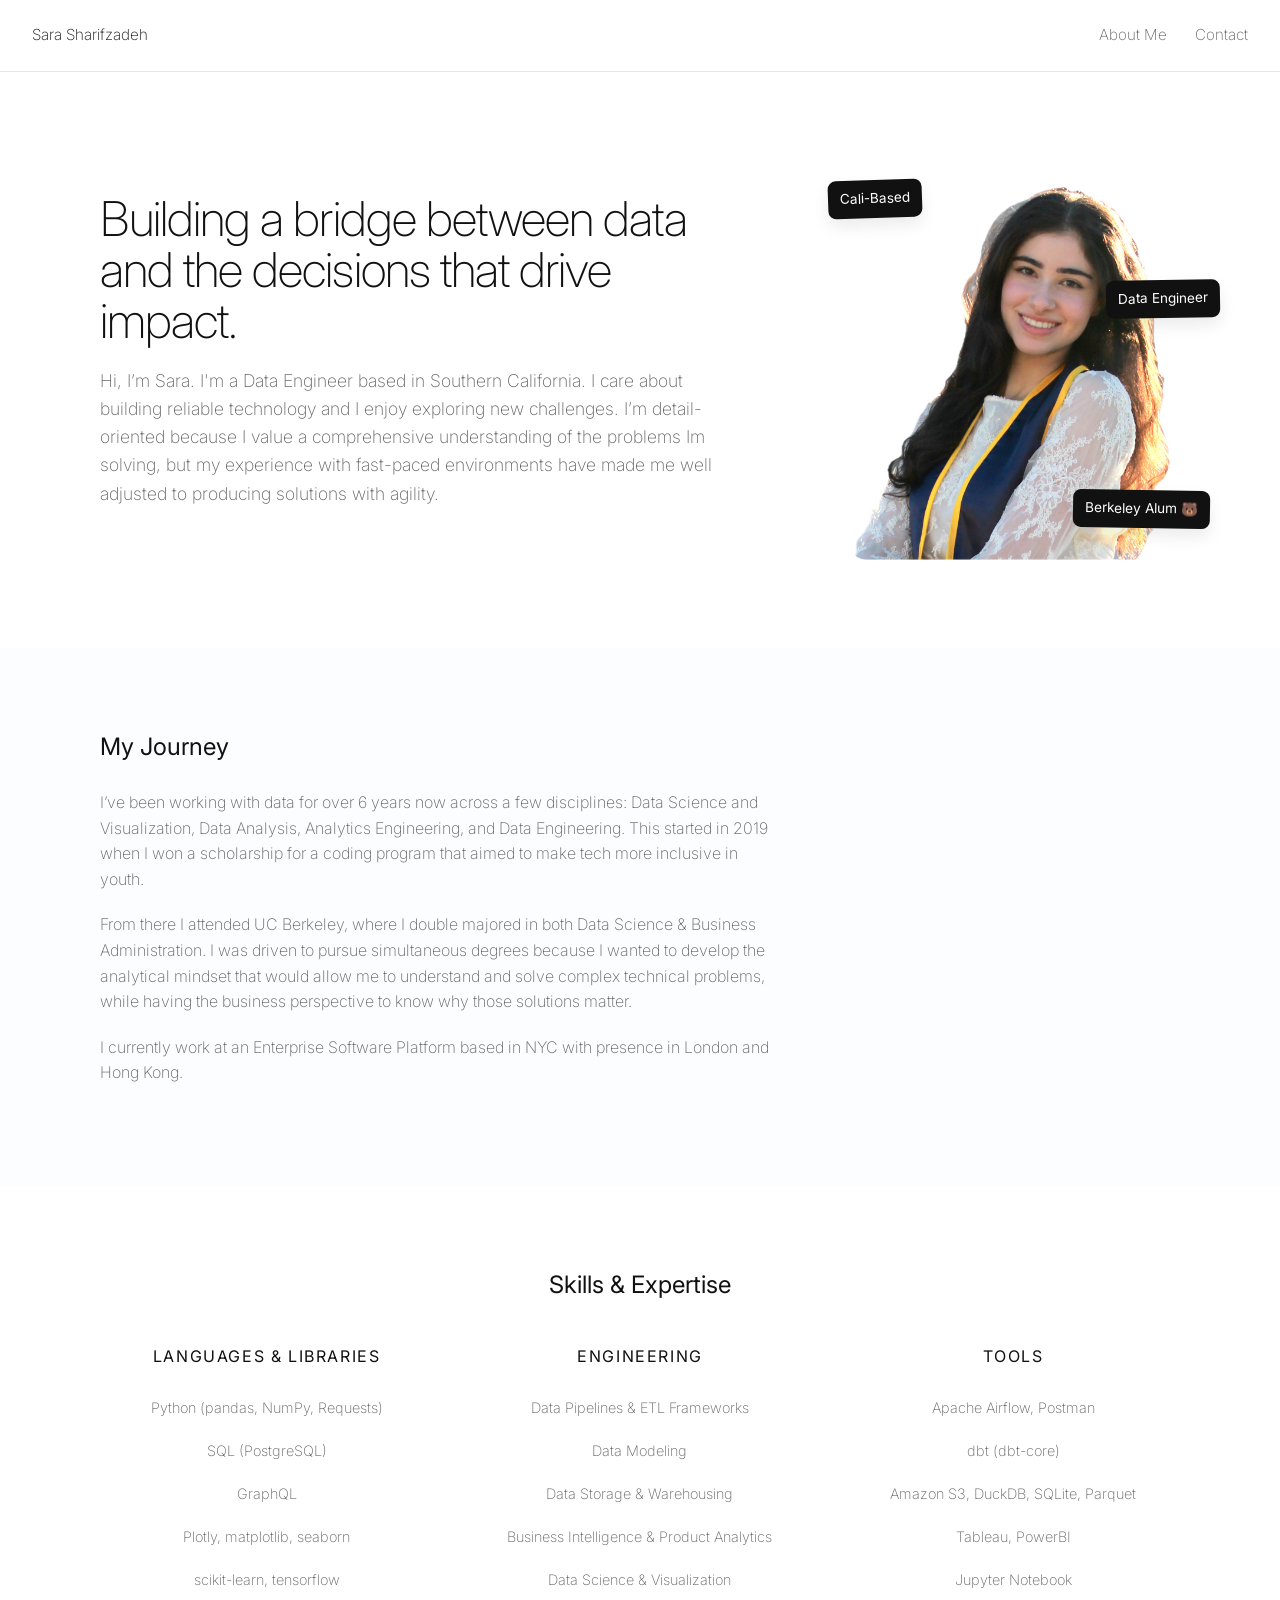
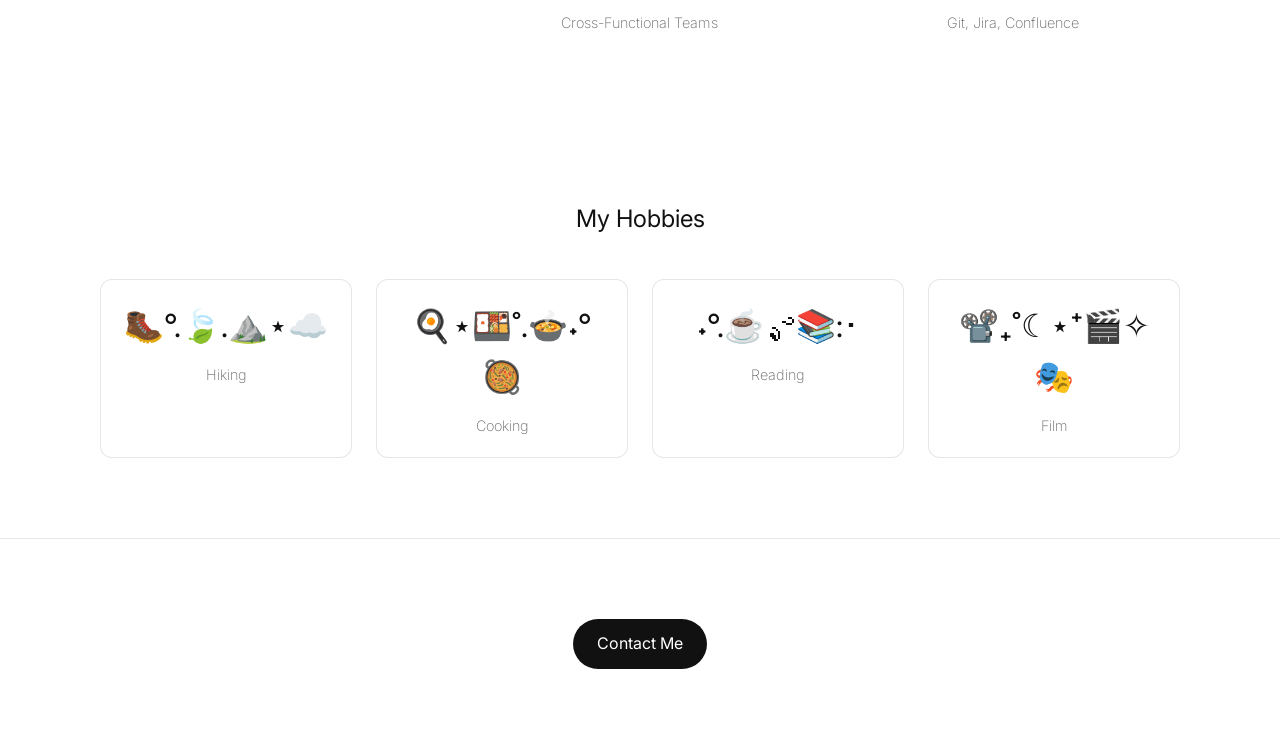
==== about.html @ 98b7f2aa "naming conventions, syntax" "  "" ====
<!DOCTYPE html>
<html lang="en">
<head>
   <META NAME="ROBOTS" CONTENT="NOINDEX, NOFOLLOW, NOIMAGEAI, NOAI, NOLLM">
    
  <link rel="stylesheet" href="style.css">
  <meta charset="UTF-8" />
  <meta name="viewport" content="width=device-width, initial-scale=1.0" />
  <title>Sara | About Me</title>
  <link href="https://fonts.googleapis.com/css2?family=Inter:wght@200;300;400;600&display=swap" rel="stylesheet">
  <style>
*{margin: 0; padding: 0; box-sizing: border-box;}
body{background: #ffffff;
      color: #111;
      font-family: 'Inter', sans-serif;
      line-height: 1.6;
      padding-top: 80px;}
:root{--ink:#111;
      --muted:#666;
      --border:rgba(17,17,17,0.10);
      --section-pad:80px;
      --grid-gap:32px;}
.container{max-width:1120px; margin:0 auto; padding:0 20px}
/* h1{font-size:clamp(2.75rem,7vw,4rem); line-height:1.1; font-weight:400; letter-spacing:-0.02em; color:var(--ink); margin-bottom:24px} */
h2{font-size:1.5rem; font-weight:400; color:var(--ink); margin-bottom:24px}
h1{font-size: 48px; line-height:1.06; font-weight:200; letter-spacing:-.02em; margin-bottom:16px; max-width:1400px;}
h3{font-size:1.125rem; font-weight:400; color:var(--ink); margin-bottom:12px}
p{font-size:1rem; font-weight:200; color:var(--muted); margin-bottom:16px; max-width:68ch}
.hero{padding:var(--section-pad) 0;}
.hero .container{display:grid;
      grid-template-columns: 1fr 400px;
      gap:60px;
      align-items:center;}
.hero-content h1{margin-bottom:20px}
.hero-intro{font-size:1.1rem; line-height:1.6; font-weight:200; color:var(--muted); margin-bottom:0}
.hero-image{justify-self:end;
      position:relative;}
.hero-image img{width:100%; max-width:350px; height:400px;
      object-fit:cover; border-radius:20px;}
.floating-detail{position:absolute; background:var(--ink); color:white;
      padding:8px 12px; border-radius:8px;
      font-size:0.85rem; font-weight:400;
      box-shadow:0 8px 16px rgba(0,0,0,.08);}
.detail-1{top:20px; left:-20px; transform:rotate(-2deg)}
.detail-2{bottom:40px; right:-30px; transform:rotate(1deg)}
.detail-3{top:120px; right:-40px; transform:rotate(-1deg)}
.story{
  padding:var(--section-pad) 0; 
  background:rgba(45, 143, 255, 0.02);
  align-items:center;
  justify-content: center;
}
/* .story-grid{display:grid;
      grid-template-columns:1fr 1fr;
      gap:60px;
      align-items:start;} */

.story p{margin-bottom:20px;  align-items:center; justify-content: center;}

.story-highlights{display:grid; gap:20px;}
.highlight-card{background:white;
      border:1px solid var(--border);
      padding:24px;
      border-radius:12px;}
.highlight-card h3{color:var(--ink); margin-bottom:8px}
.highlight-card p{color:var(--muted); margin:0; max-width:none}
.skills{padding:var(--section-pad) 0}
.skills-grid{display:grid;
      grid-template-columns:repeat(3,1fr);
      gap:40px;
      margin-top:40px;}
.skill-category{text-align:center;}
.skill-category h3{font-size:1rem; text-transform:uppercase; letter-spacing:0.1em;
      font-weight:400; color:var(--ink); margin-bottom:20px;}
.skill-list{display:flex; flex-direction:column; gap:8px;}
.skill-item{font-size:0.9rem; font-weight:200; color:var(--muted); padding:6px 0;}
.values{padding:var(--section-pad) 0; background:var(--ink); color:white;}
.values h2{color:#e8e8e8; text-align:center}
.values-grid{display:grid; grid-template-columns:repeat(auto-fit,minmax(280px,1fr));
      gap:30px; margin-top:40px;}
.value-card{background:rgba(255,255,255,0.04);
      border:1px solid rgba(255,255,255,0.14);
      padding:28px; border-radius:12px; text-align:center;}
.value-icon{width:60px; height:60px; background:rgba(255,255,255,0.1);
      border-radius:50%; display:flex; align-items:center; justify-content:center;
      margin:0 auto 16px; font-size:1.5rem;}
.value-card h3{color:white; margin-bottom:12px}
.value-card p{color:#d8d8d8; margin:0; max-width:none; text-align:center}
.fun-facts{padding:var(--section-pad) 0}
.facts-grid{display:grid; grid-template-columns:repeat(auto-fit,minmax(250px,1fr));
      gap:24px; margin-top:40px;}
.fact-card{background:white; border:1px solid var(--border);
      padding:20px; border-radius:12px; text-align:center;}
.fact-emoji{font-size:2rem; margin-bottom:12px; display:block;}
.fact-card p{margin:0; font-size:0.9rem; color:var(--muted); max-width:none;}
.cta{padding:var(--section-pad) 0; text-align:center; border-top:1px solid var(--border);}
.cta h2{margin-bottom:16px}
.cta p{margin:0 auto 32px; text-align:center}
.btn{display:inline-block; background:var(--ink); color:white;
      padding:12px 24px; border-radius:999px; text-decoration:none;
      font-weight:400; transition:opacity 0.3s ease;}
.btn:hover{opacity:0.9}
.fade-in{opacity:0; transform:translateY(20px); transition:opacity 0.6s ease, transform 0.6s ease;}
.fade-in.visible{opacity:1; transform:translateY(0);}
.slide-left{opacity:0; transform:translateX(-30px); transition:opacity 0.6s ease, transform 0.6s ease;}
.slide-left.visible{opacity:1; transform:translateX(0);}
.slide-right{opacity:0; transform:translateX(30px); transition:opacity 0.6s ease, transform 0.6s ease;}
.slide-right.visible{opacity:1; transform:translateX(0);}
@media (max-width:900px){.hero .container{ grid-template-columns:1fr; gap:40px; text-align:center;}
.hero-image{justify-self:center}
.story-grid{grid-template-columns:1fr; gap:40px;}
.skills-grid{grid-template-columns:1fr; gap:30px;}
.floating-detail{position:static; transform:none; margin:8px 4px; display:inline-block}
}
    @media (max-width:600px){.facts-grid{grid-template-columns:1fr}
.values-grid{grid-template-columns:1fr}
}

    .gallery-grid{display: grid;
  grid-template-columns: repeat(3, 1fr);
  gap: 16px;}
.gallery-item{background: var(--bg);
  border: 1px solid var(--border);
  border-radius: var(--radius);
  overflow: hidden;
  aspect-ratio: 1 / 1; 
  position: relative;}
.gallery-item img{position: absolute;
  top: 0; left: 0;
  width: 100%;
  height: 100%;
  object-fit: cover; 
  border-radius: 0;}
@media (max-width: 900px){.gallery-grid {
    grid-template-columns: 1fr;}
.gallery-item img{height: auto;}
</style>
</head>
<body>
  <header>
    <div class="logo"><a href="index.html">Sara Sharifzadeh</a></div>
    <nav>
      <a href="about.html">About Me</a>
      <a href="contact.html">Contact</a>
    </nav>
  </header>

  <!-- Hero -->
  <section class="hero">
    <div class="container">
      <div class="hero-content fade-in">
        <h1>Building a bridge between data and the decisions that drive impact.</h1>
        <p class="hero-intro">
            Hi, I’m Sara. I'm a Data Engineer based in Southern California. 
            I care about building reliable technology and I enjoy exploring new challenges. 
            I’m detail-oriented because I value a comprehensive understanding of the problems Im solving, but my experience with fast-paced environments have made me well adjusted to producing solutions with agility. 
        </p>
        <br>
      </div>
      <div class="hero-image slide-right">
        <img src="images/me.png" alt="Sara Portrait" oncontextmenu="return false;" ondragstart="return false;">
        <div class="floating-detail detail-1">Cali-Based</div>
        <div class="floating-detail detail-2">Berkeley Alum 🐻</div>
        <div class="floating-detail detail-3">Data Engineer</div>
      </div>
    </div>
  </section>


  <!-- Story -->
  <section class="story">
    <div class="container">
      <div>
        <div>
          <h2>My Journey</h2>
          <p>
            I’ve been working with data for over 6 years now across a few disciplines: Data Science and Visualization, Data Analysis, Analytics Engineering, and Data Engineering. This started in 2019 when I won a scholarship for a coding program that aimed to make tech more inclusive in youth.
          </p>
          <p>
            From there I attended UC Berkeley, where I double majored in both Data Science & Business Administration. I was driven to pursue simultaneous degrees because I wanted to develop the analytical mindset that would allow me to understand and solve complex technical problems, while having the business perspective to know why those solutions matter. 
          </p>
          <p>I currently work at an Enterprise Software Platform based in NYC with presence in London and Hong Kong. </p>
        </div>
        </div>
      </div>
    </div>
  </section>


  <!-- Skills -->
  <section class="skills">
    <div class="container">
      <h2 class="fade-in" style="text-align:center">Skills & Expertise</h2>
      <div class="skills-grid">
        <div class="skill-category fade-in">
          <h3>Languages & Libraries</h3>
          <div class="skill-list">
            <div class="skill-item">Python (pandas, NumPy, Requests)</div>
            <div class="skill-item">SQL (PostgreSQL)</div>
            <div class="skill-item">GraphQL</div>
            <div class="skill-item">Plotly, matplotlib, seaborn</div>
            <div class="skill-item">scikit-learn, tensorflow</div>
            <div class="skill-item"></div>
          </div>
        </div>
        <div class="skill-category fade-in">
          <h3>Engineering</h3>
          <div class="skill-list">
            <div class="skill-item">Data Pipelines & ETL Frameworks</div>
            <div class="skill-item">Data Modeling</div>
            <div class="skill-item">Data Storage & Warehousing</div>
            <div class="skill-item">Business Intelligence & Product Analytics</div>
            <div class="skill-item">Data Science & Visualization</div>
            <div class="skill-item">Cross-Functional Teams</div>
          </div>
        </div>

        <div class="skill-category fade-in">
          <h3>Tools</h3>
          <div class="skill-list">
            <div class="skill-item">Apache Airflow, Postman</div>
            <div class="skill-item">dbt (dbt-core)</div>
            <div class="skill-item">Amazon S3, DuckDB, SQLite, Parquet </div>
            <div class="skill-item">Tableau, PowerBI</div>
            <div class="skill-item">Jupyter Notebook</div>
            <div class="skill-item">Git, Jira, Confluence</div>
          </div>
        </div>
      </div>
    </div>
  </section>


   <!-- Fun Facts -->
  <section class="fun-facts">
    <div class="container">
      <h2 class="fade-in" style="text-align:center">My Hobbies</h2>
      <div class="facts-grid">
        <div class="fact-card fade-in">
          <span class="fact-emoji">🥾°.🍃.⛰️⋆☁️</span>
          <p>Hiking</p>
        </div>
        <div class="fact-card fade-in">
          <span class="fact-emoji">🍳⋆🍱˚.🍲˖°🥘</span>
          <p>Cooking</p>
        </div>
        <div class="fact-card fade-in">
          <span class="fact-emoji">˖°.☕️.ೃ࿔📚:･</span> 
          <p>Reading</p>
        </div>
        <div class="fact-card fade-in">
          <span class="fact-emoji">📽️₊˚☾⋆⁺🎬✧🎭</span> 
          <p>Film</p>
        </div>
      </div>
    </div>
  </section> 

  <!-- CTA -->
  <section class="cta" id="contact">
    <div class="container">
      <a href="contact.html" class="btn fade-in">Contact Me</a>
    </div>
  </section>

  <script>
    // Reveal animations
    const observer = new IntersectionObserver((entries) => {
      entries.forEach(e => { 
        if(e.isIntersecting) e.target.classList.add('visible'); 
      });
    }, {threshold: 0.1, rootMargin: '0px 0px -60px 0px'});
    
    document.querySelectorAll('.fade-in, .slide-left, .slide-right').forEach(el => observer.observe(el));

    // Header elevation
    const header = document.querySelector('header');
    window.addEventListener('scroll', () => {
      const y = window.pageYOffset || document.documentElement.scrollTop;
      header.style.boxShadow = y > 96 ? '0 2px 18px rgba(17,17,17,0.08)' : 'none';
      header.style.background = y > 96 ? 'rgba(255,255,255,0.90)' : 'rgba(255,255,255,0.75)';
    });

    // Stagger animations for cards
    const cardGroups = [
      document.querySelectorAll('.story-highlights .highlight-card'),
      document.querySelectorAll('.skill-category'),
      document.querySelectorAll('.value-card'),
      document.querySelectorAll('.fact-card')
    ];

    cardGroups.forEach(cards => {
      const cardObserver = new IntersectionObserver((entries) => {
        entries.forEach((entry, idx) => {
          if(entry.isIntersecting) {
            setTimeout(() => entry.target.classList.add('visible'), idx * 100);
          }
        });
      }, {threshold: 0.3});
      
      cards.forEach(card => cardObserver.observe(card));
    });
  </script>
</body>
</html>
---- style.css ----
/* === Shared Header / Logo / Nav styles (extracted from index.html) === */

header{position:fixed; inset:0 0 auto 0; z-index:1000;
      display:flex; align-items:center; justify-content:space-between;
      height:72px; padding:0 2.5%;
      background:rgba(255,255,255,0.75);
      backdrop-filter:blur(6px);
      border-bottom:1px solid var(--border);
      transition:background .25s ease, box-shadow .25s ease;}

.logo{font-size:.95rem; font-weight:200}

.logo a{color:inherit; text-decoration:none}

nav{display:flex; gap:28px}

nav a{font-weight:200; text-decoration:none; color:var(--muted); position:relative; font-size:.95rem}

nav a:hover{color:var(--ink)}

nav a::after{content:""; position:absolute; left:0; bottom:-4px; height:1px; width:0; background:var(--ink); transition:width .25s ease}

nav a:hover::after{width:100%}
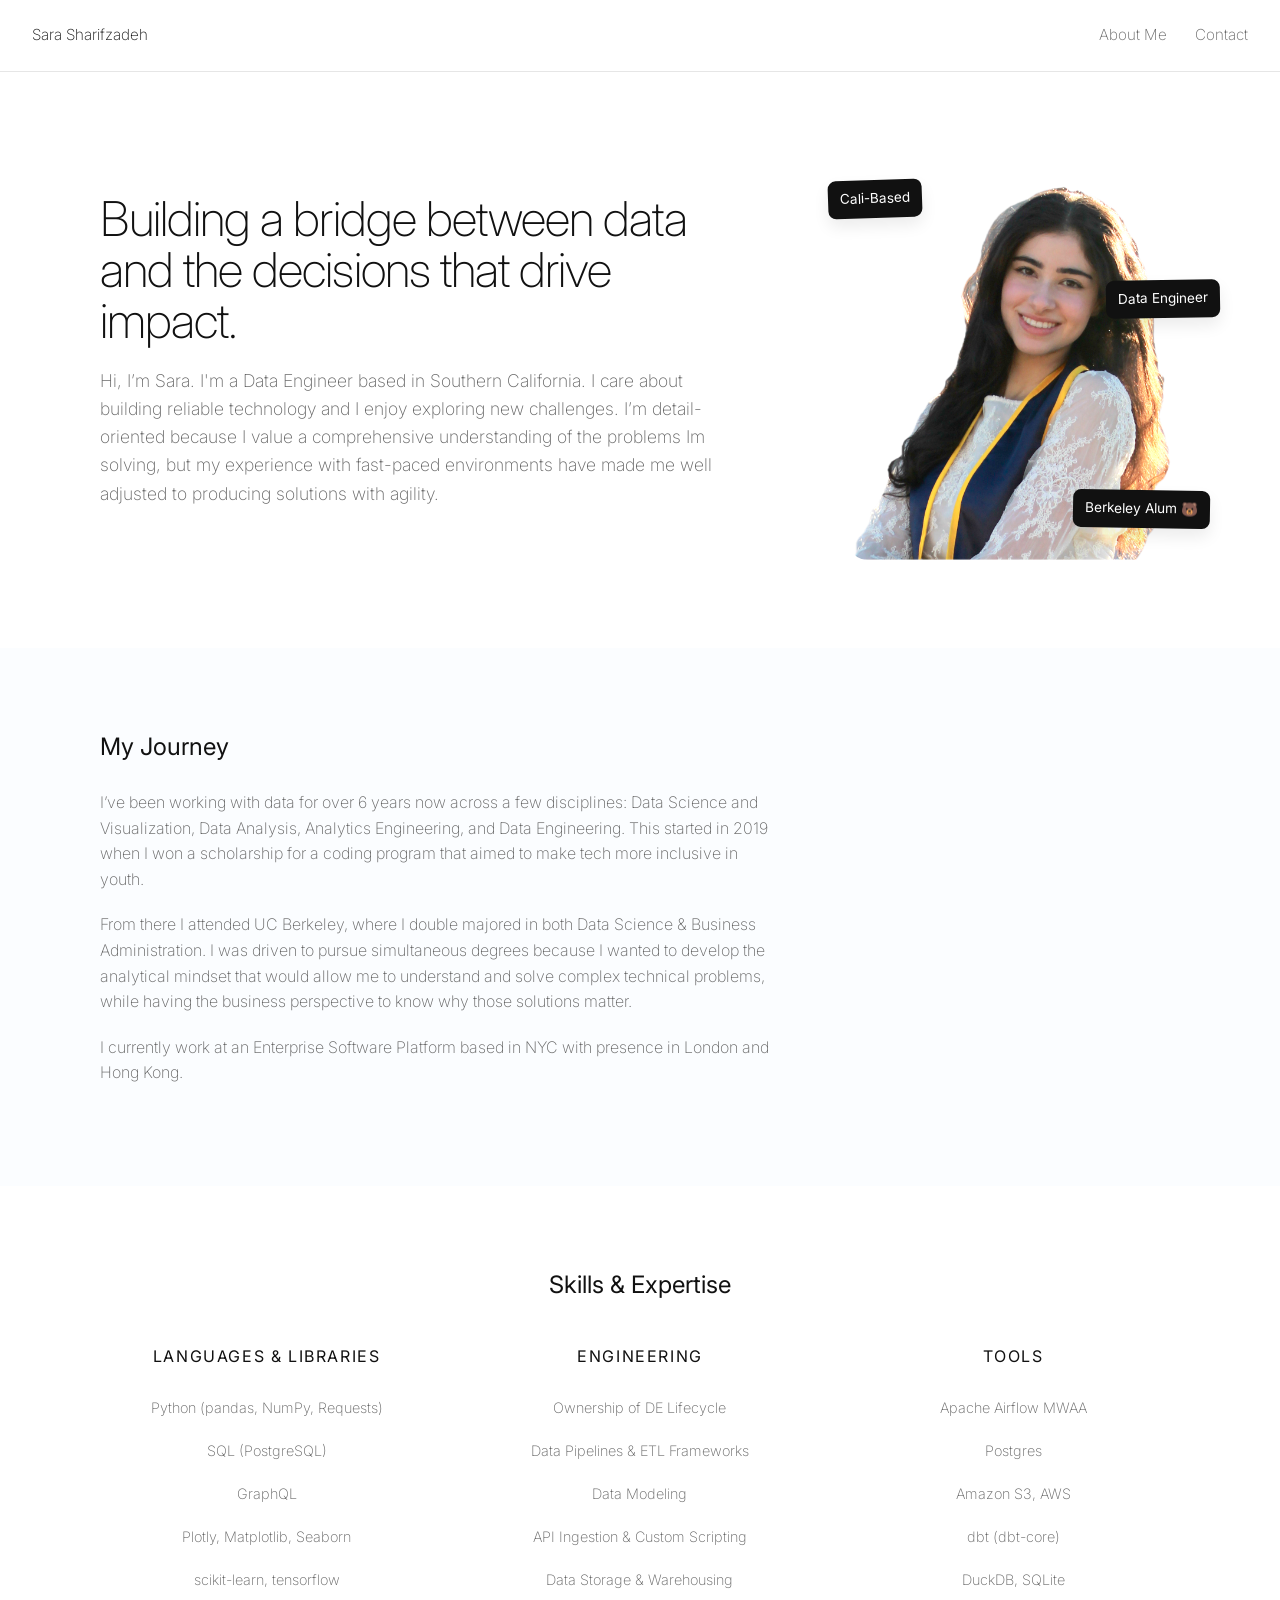
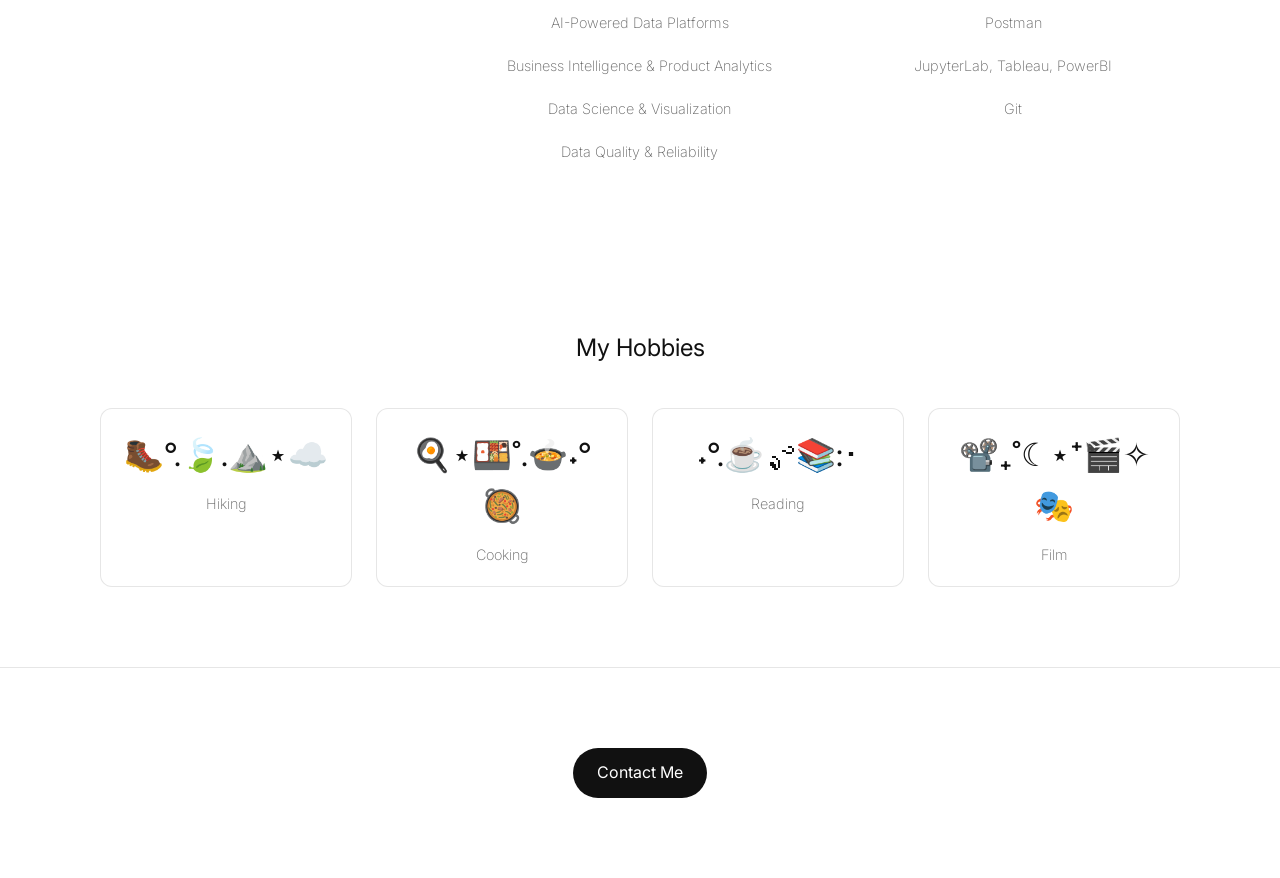
==== commit 38ee446d: "updated projects, skills" ====
--- a/about.html
+++ b/about.html
@@ -198,7 +198,7 @@
             <div class="skill-item">Python (pandas, NumPy, Requests)</div>
             <div class="skill-item">SQL (PostgreSQL)</div>
             <div class="skill-item">GraphQL</div>
-            <div class="skill-item">Plotly, matplotlib, seaborn</div>
+            <div class="skill-item">Plotly, Matplotlib, Seaborn</div>
             <div class="skill-item">scikit-learn, tensorflow</div>
             <div class="skill-item"></div>
           </div>
@@ -206,24 +206,29 @@
         <div class="skill-category fade-in">
           <h3>Engineering</h3>
           <div class="skill-list">
+            <div class="skill-item">Ownership of DE Lifecycle</div>
             <div class="skill-item">Data Pipelines & ETL Frameworks</div>
             <div class="skill-item">Data Modeling</div>
+            <div class="skill-item">API Ingestion & Custom Scripting</div>
             <div class="skill-item">Data Storage & Warehousing</div>
+            <div class="skill-item">AI-Powered Data Platforms</div>
             <div class="skill-item">Business Intelligence & Product Analytics</div>
             <div class="skill-item">Data Science & Visualization</div>
-            <div class="skill-item">Cross-Functional Teams</div>
+            <div class="skill-item">Data Quality & Reliability</div>
           </div>
         </div>
 
         <div class="skill-category fade-in">
           <h3>Tools</h3>
           <div class="skill-list">
-            <div class="skill-item">Apache Airflow, Postman</div>
+            <div class="skill-item">Apache Airflow MWAA</div>
+            <div class="skill-item">Postgres</div>
+            <div class="skill-item">Amazon S3, AWS </div>
             <div class="skill-item">dbt (dbt-core)</div>
-            <div class="skill-item">Amazon S3, DuckDB, SQLite, Parquet </div>
-            <div class="skill-item">Tableau, PowerBI</div>
-            <div class="skill-item">Jupyter Notebook</div>
-            <div class="skill-item">Git, Jira, Confluence</div>
+            <div class="skill-item">DuckDB, SQLite</div>
+            <div class="skill-item">Postman</div>
+            <div class="skill-item">JupyterLab, Tableau, PowerBI</div>
+            <div class="skill-item">Git</div>
           </div>
         </div>
       </div>
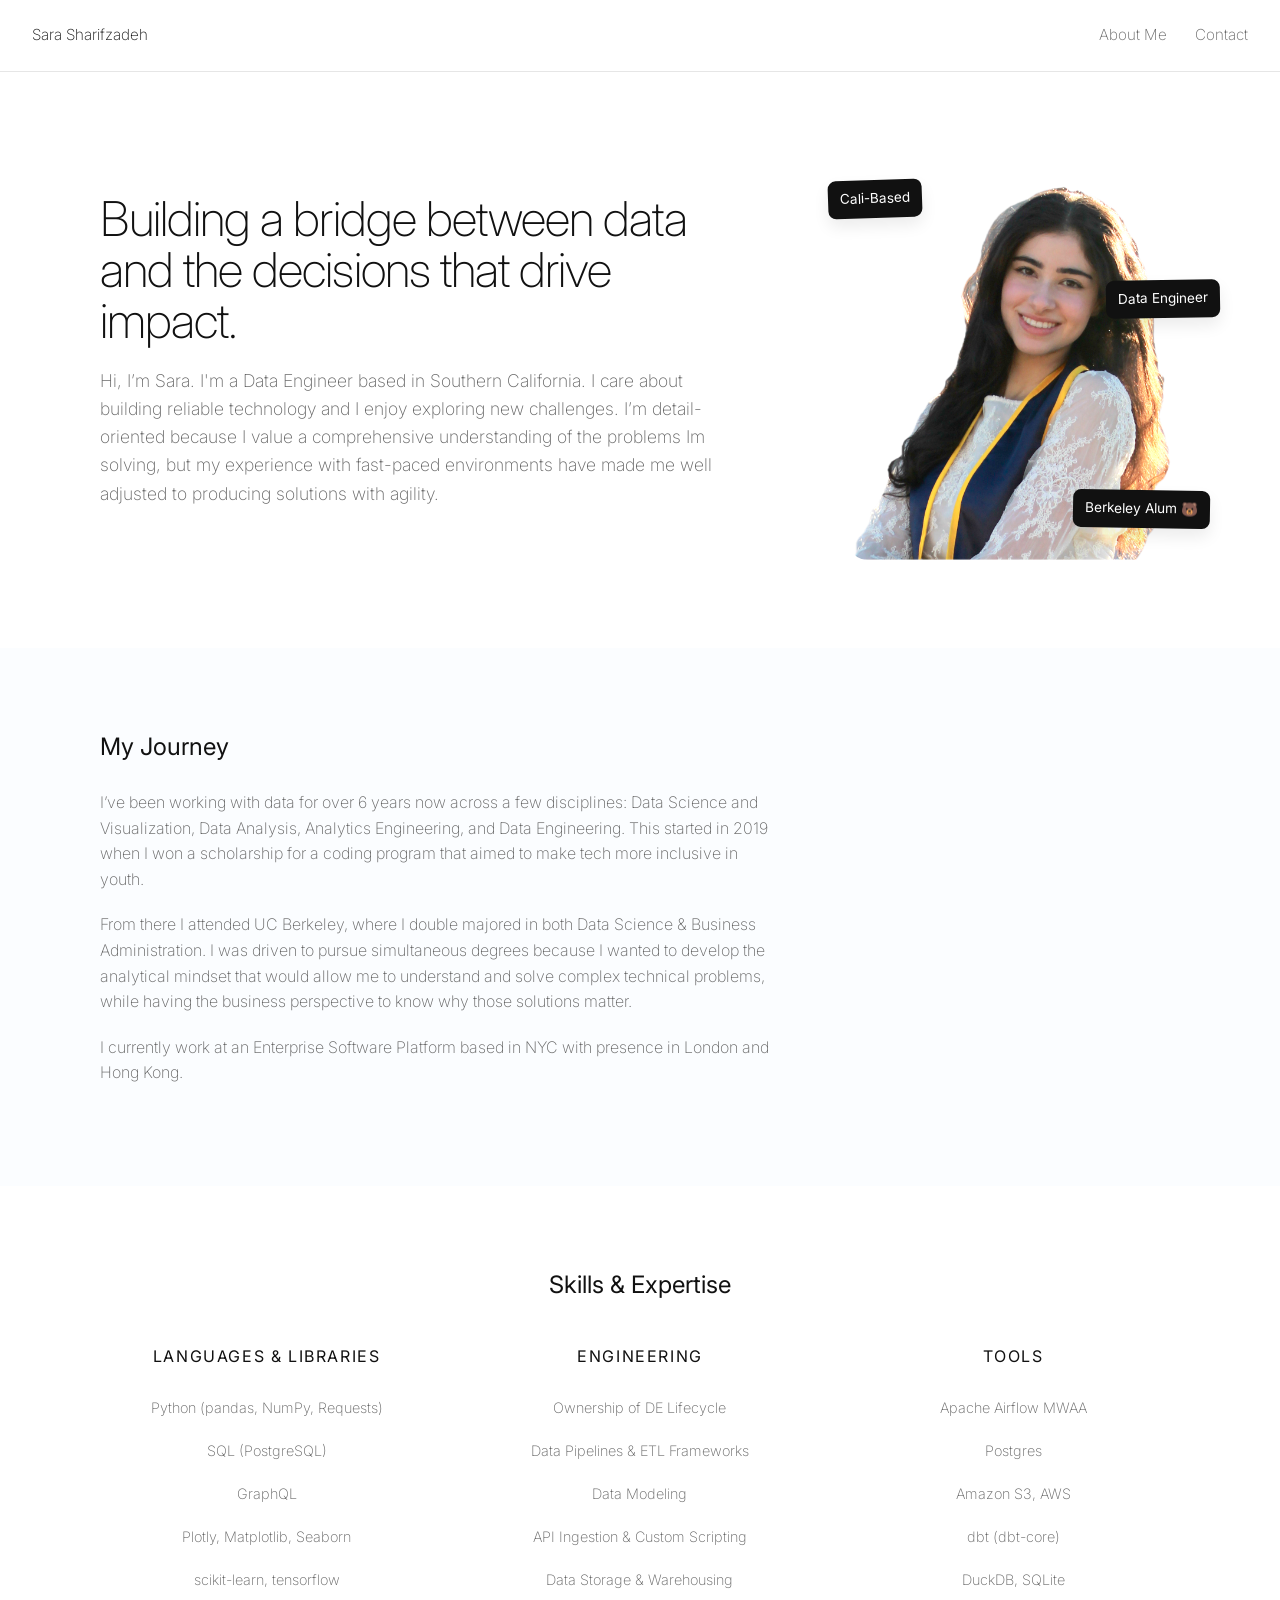
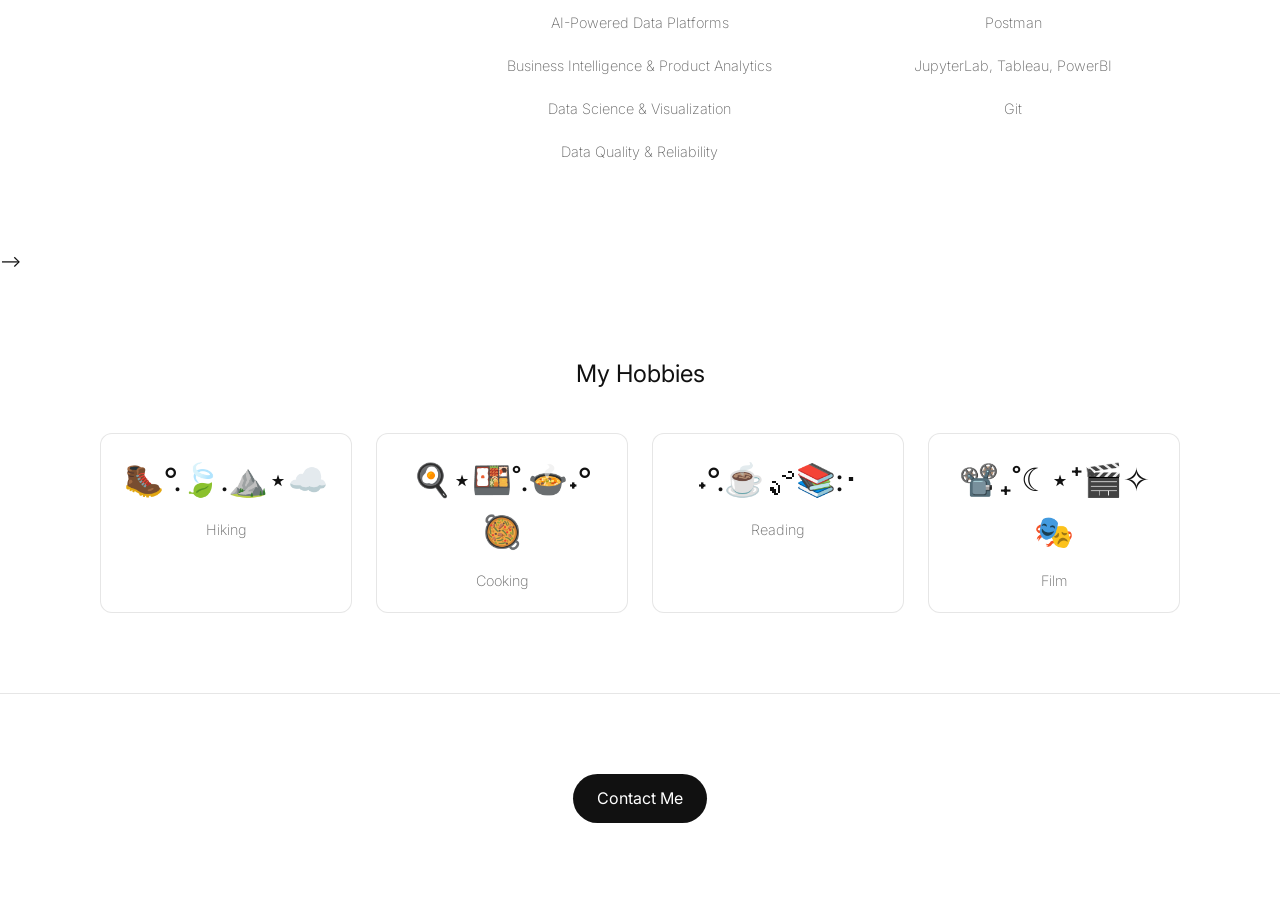
==== commit 10553401: "updated about me section" ====
--- a/about.html
+++ b/about.html
@@ -187,6 +187,7 @@
   </section>
 
 
+  <!--
   <!-- Skills -->
   <section class="skills">
     <div class="container">
@@ -234,6 +235,7 @@
       </div>
     </div>
   </section>
+  -->
 
 
    <!-- Fun Facts -->
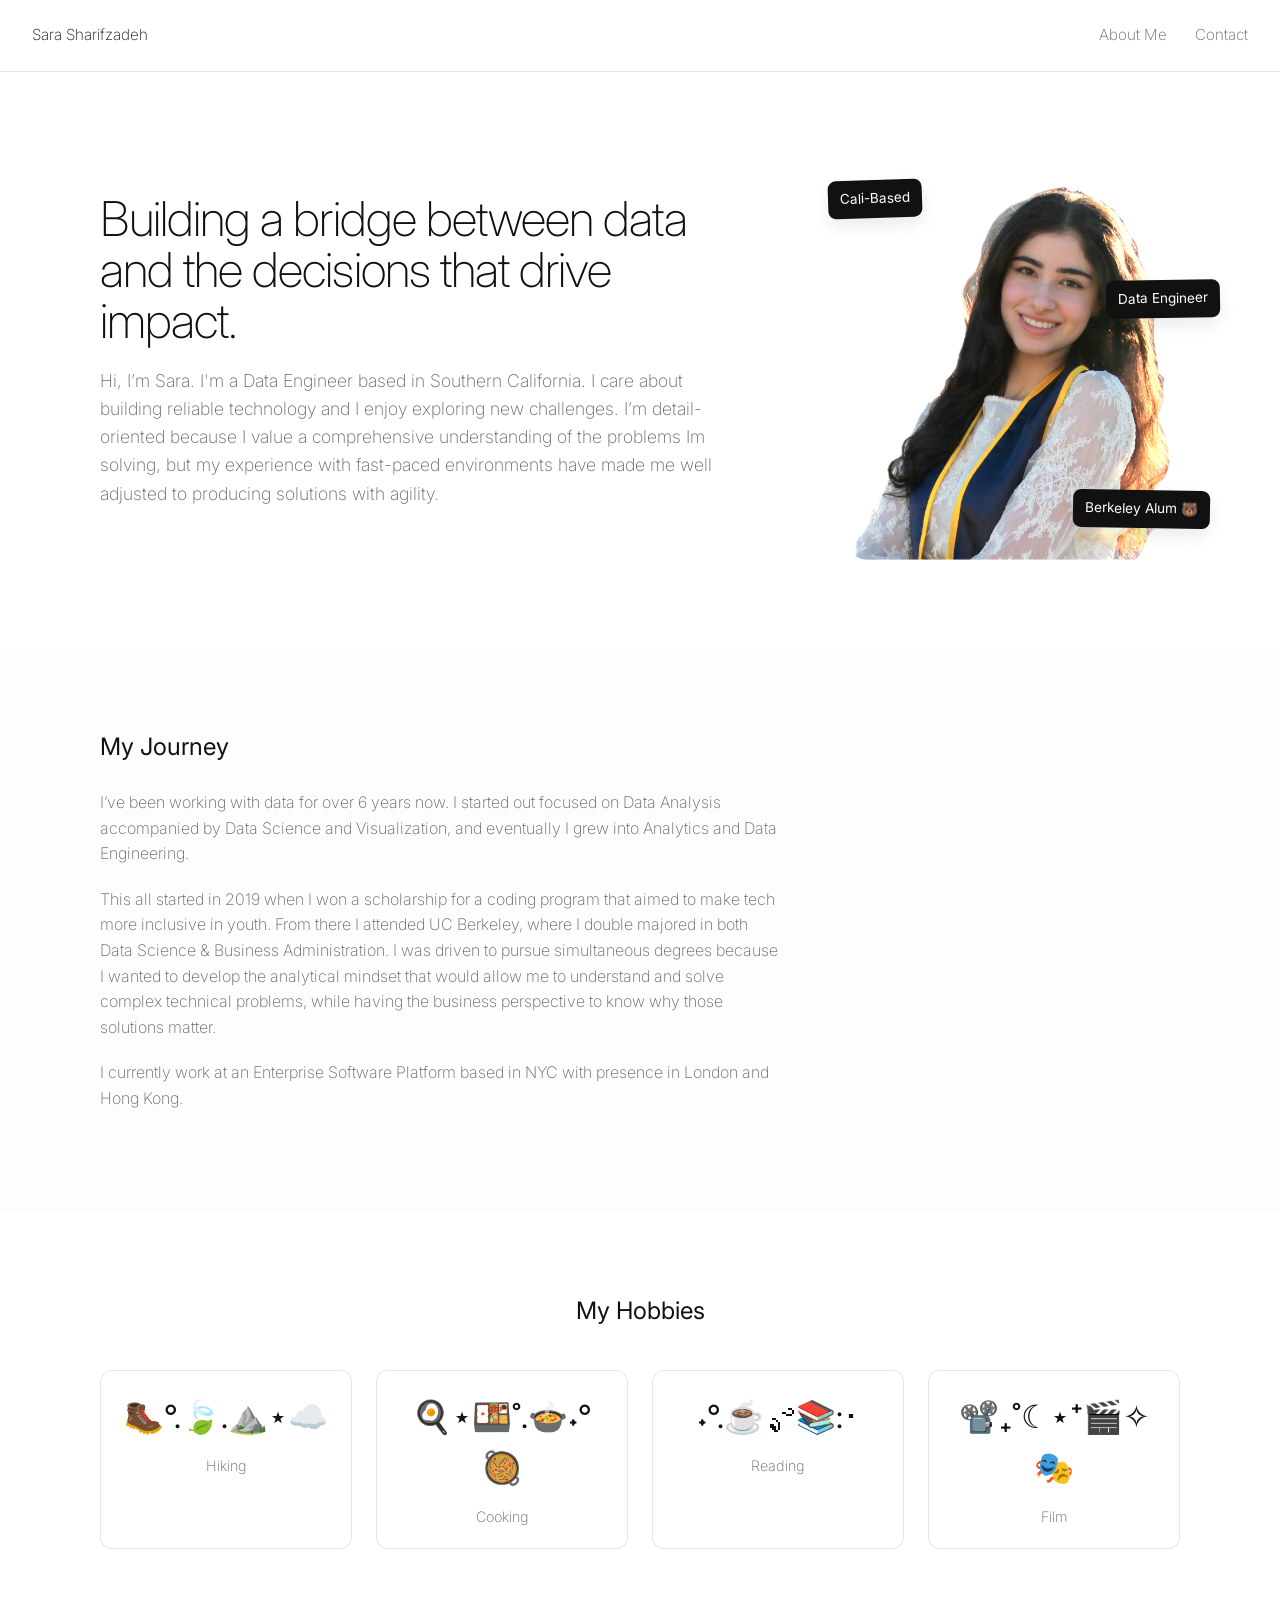
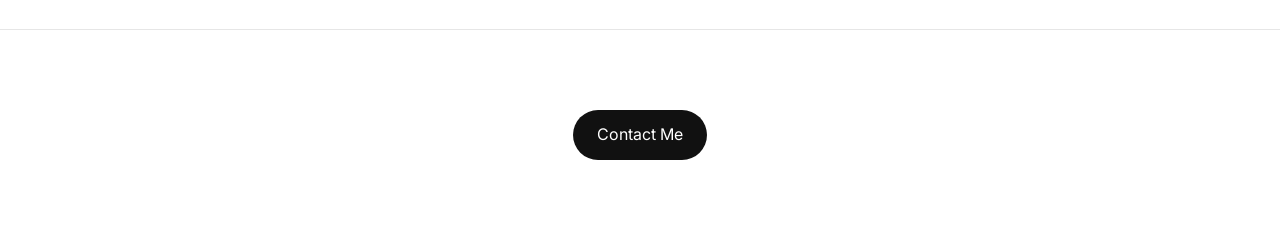
==== commit 1dc9de35: "pipe2 improvements" ====
--- a/about.html
+++ b/about.html
@@ -174,10 +174,10 @@
         <div>
           <h2>My Journey</h2>
           <p>
-            I’ve been working with data for over 6 years now across a few disciplines: Data Science and Visualization, Data Analysis, Analytics Engineering, and Data Engineering. This started in 2019 when I won a scholarship for a coding program that aimed to make tech more inclusive in youth.
+            I’ve been working with data for over 6 years now. I started out focused on Data Analysis accompanied by Data Science and Visualization, and eventually I grew into Analytics and Data Engineering. 
           </p>
           <p>
-            From there I attended UC Berkeley, where I double majored in both Data Science & Business Administration. I was driven to pursue simultaneous degrees because I wanted to develop the analytical mindset that would allow me to understand and solve complex technical problems, while having the business perspective to know why those solutions matter. 
+            This all started in 2019 when I won a scholarship for a coding program that aimed to make tech more inclusive in youth. From there I attended UC Berkeley, where I double majored in both Data Science & Business Administration. I was driven to pursue simultaneous degrees because I wanted to develop the analytical mindset that would allow me to understand and solve complex technical problems, while having the business perspective to know why those solutions matter. 
           </p>
           <p>I currently work at an Enterprise Software Platform based in NYC with presence in London and Hong Kong. </p>
         </div>
@@ -188,7 +188,7 @@
 
 
   <!--
-  <!-- Skills -->
+   Skills 
   <section class="skills">
     <div class="container">
       <h2 class="fade-in" style="text-align:center">Skills & Expertise</h2>
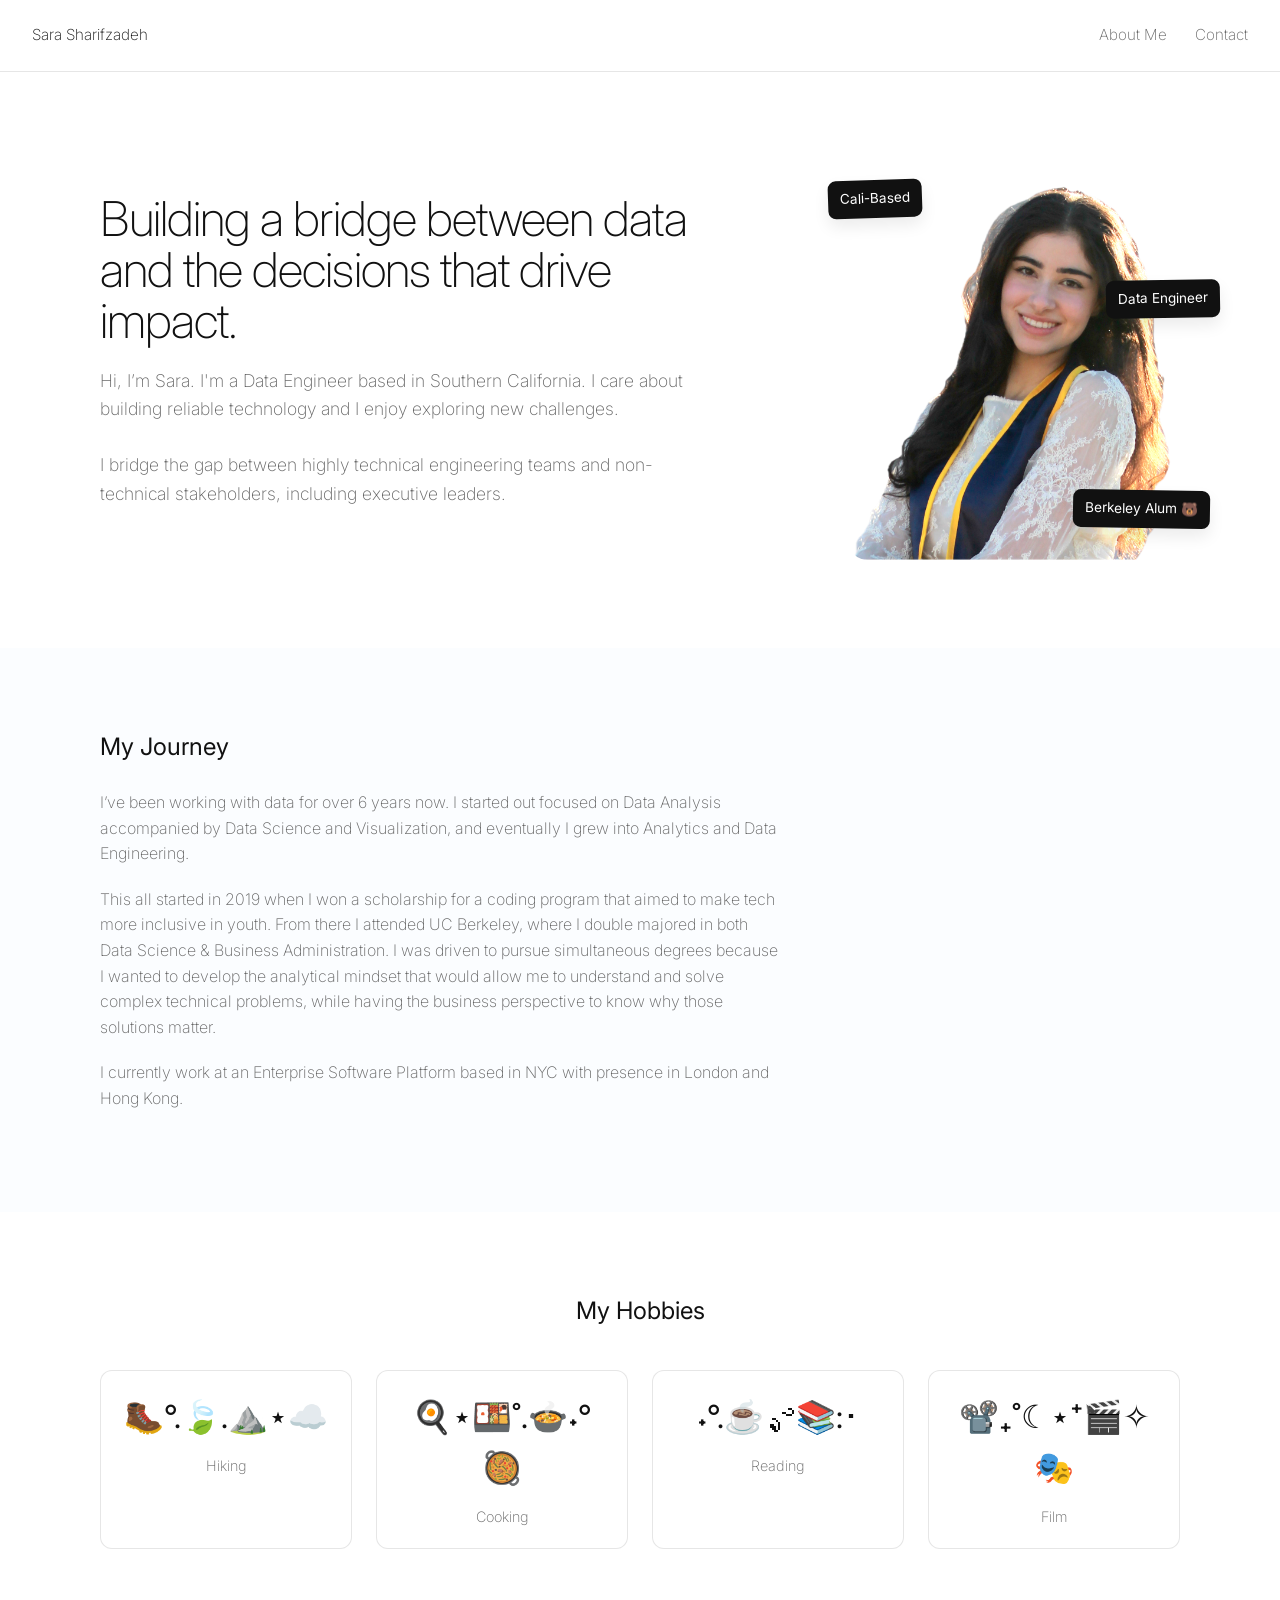
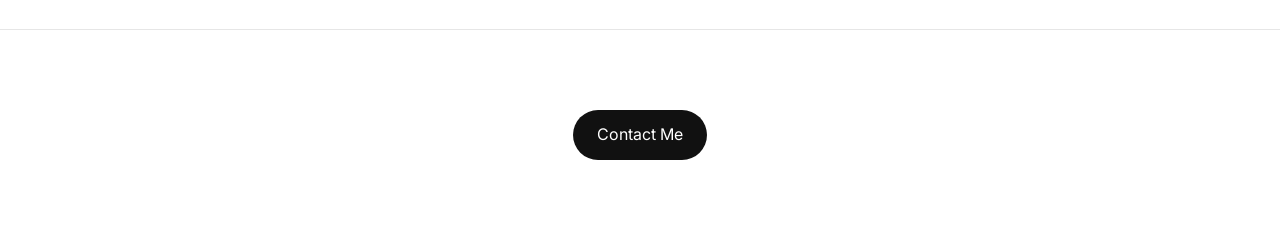
==== commit fff50d84: "improved descriptions + moved stack card + last section standardized" ====
--- a/about.html
+++ b/about.html
@@ -152,8 +152,9 @@
         <h1>Building a bridge between data and the decisions that drive impact.</h1>
         <p class="hero-intro">
             Hi, I’m Sara. I'm a Data Engineer based in Southern California. 
-            I care about building reliable technology and I enjoy exploring new challenges. 
-            I’m detail-oriented because I value a comprehensive understanding of the problems Im solving, but my experience with fast-paced environments have made me well adjusted to producing solutions with agility. 
+            I care about building reliable technology and I enjoy exploring new challenges.
+          <br></br>
+            I bridge the gap between highly technical engineering teams and non-technical stakeholders, including executive leaders.
         </p>
         <br>
       </div>
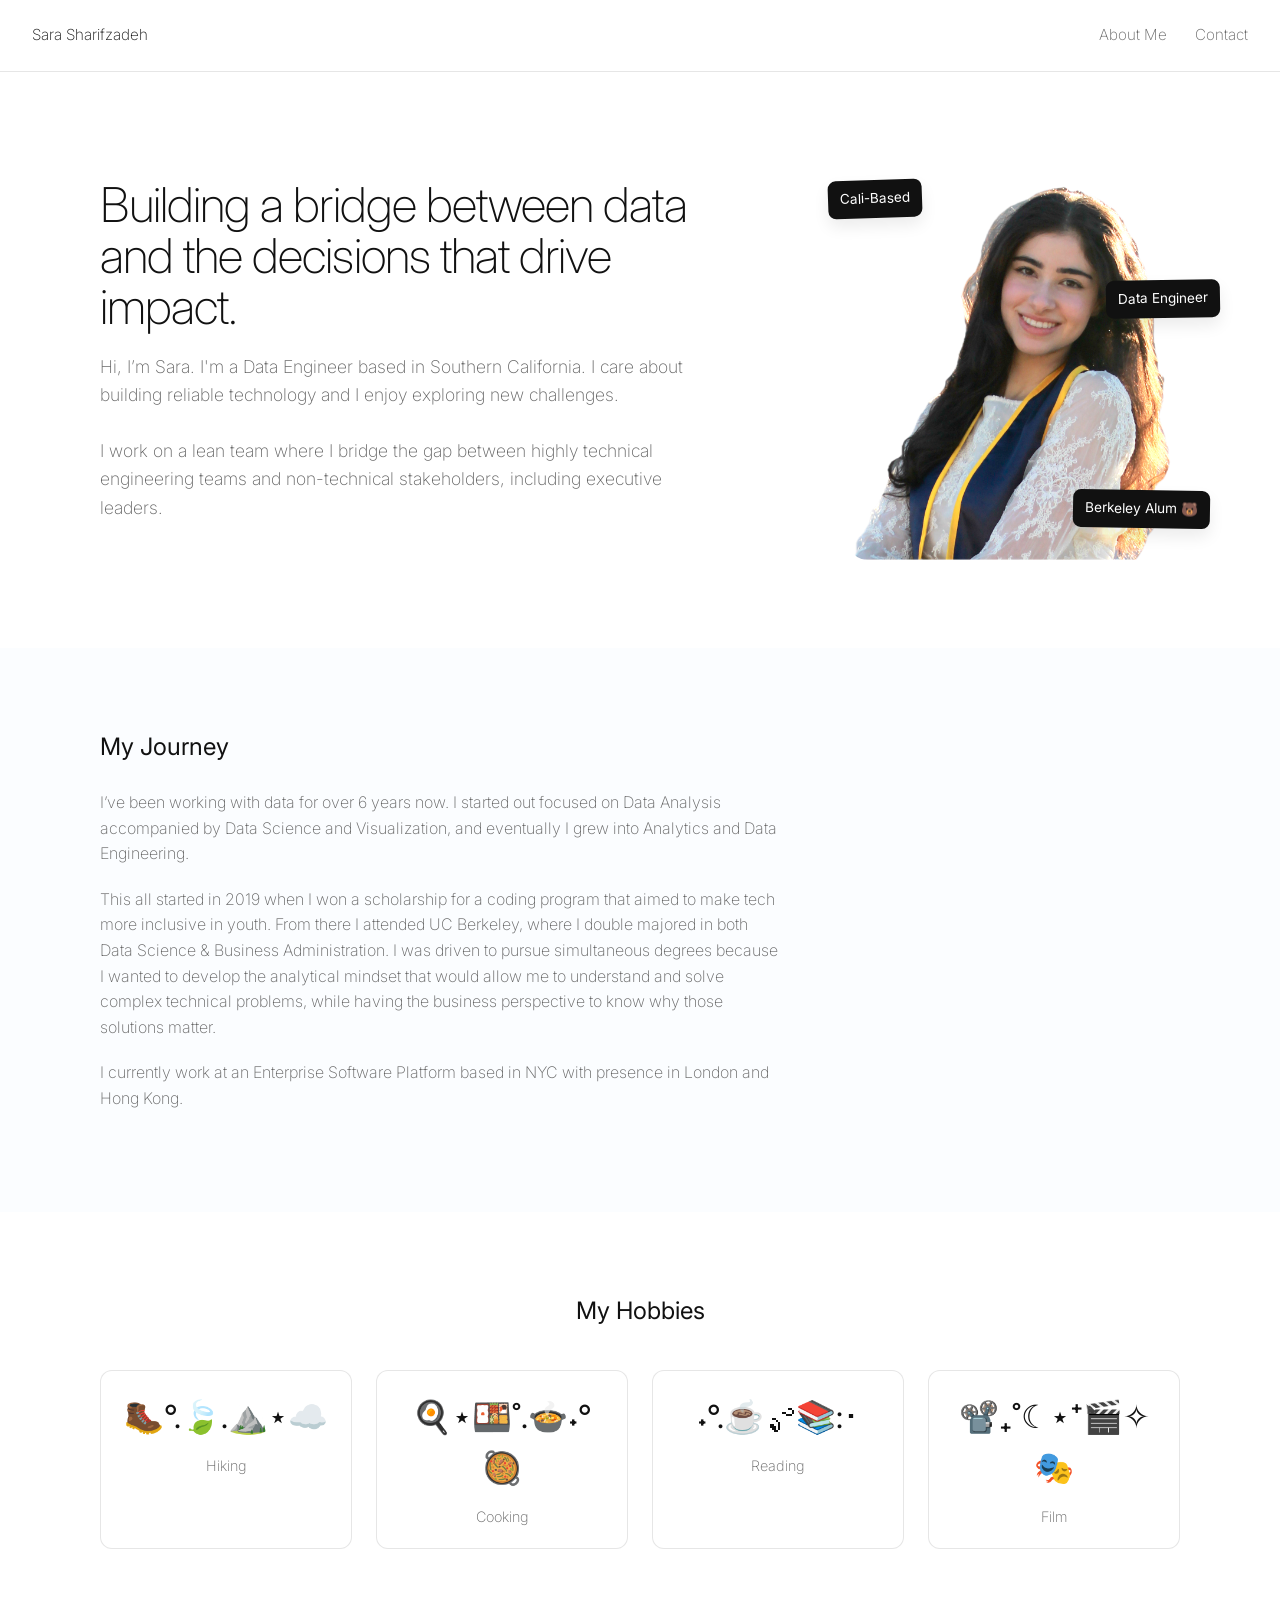
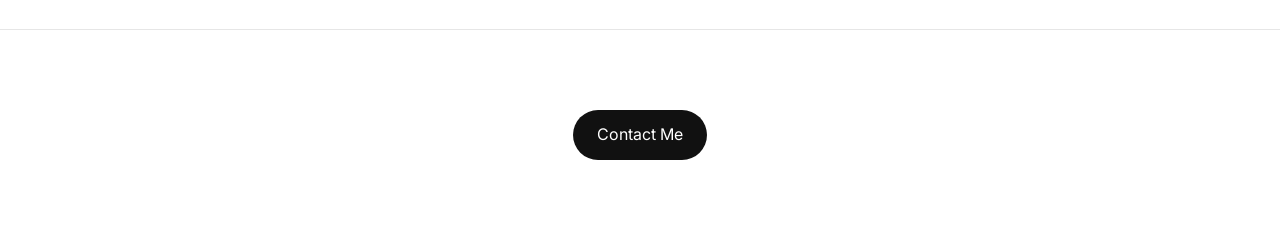
==== commit 8e32648b: "syntax updates" ====
--- a/about.html
+++ b/about.html
@@ -154,7 +154,7 @@
             Hi, I’m Sara. I'm a Data Engineer based in Southern California. 
             I care about building reliable technology and I enjoy exploring new challenges.
           <br></br>
-            I bridge the gap between highly technical engineering teams and non-technical stakeholders, including executive leaders.
+            I work on a lean team where I bridge the gap between highly technical engineering teams and non-technical stakeholders, including executive leaders.
         </p>
         <br>
       </div>
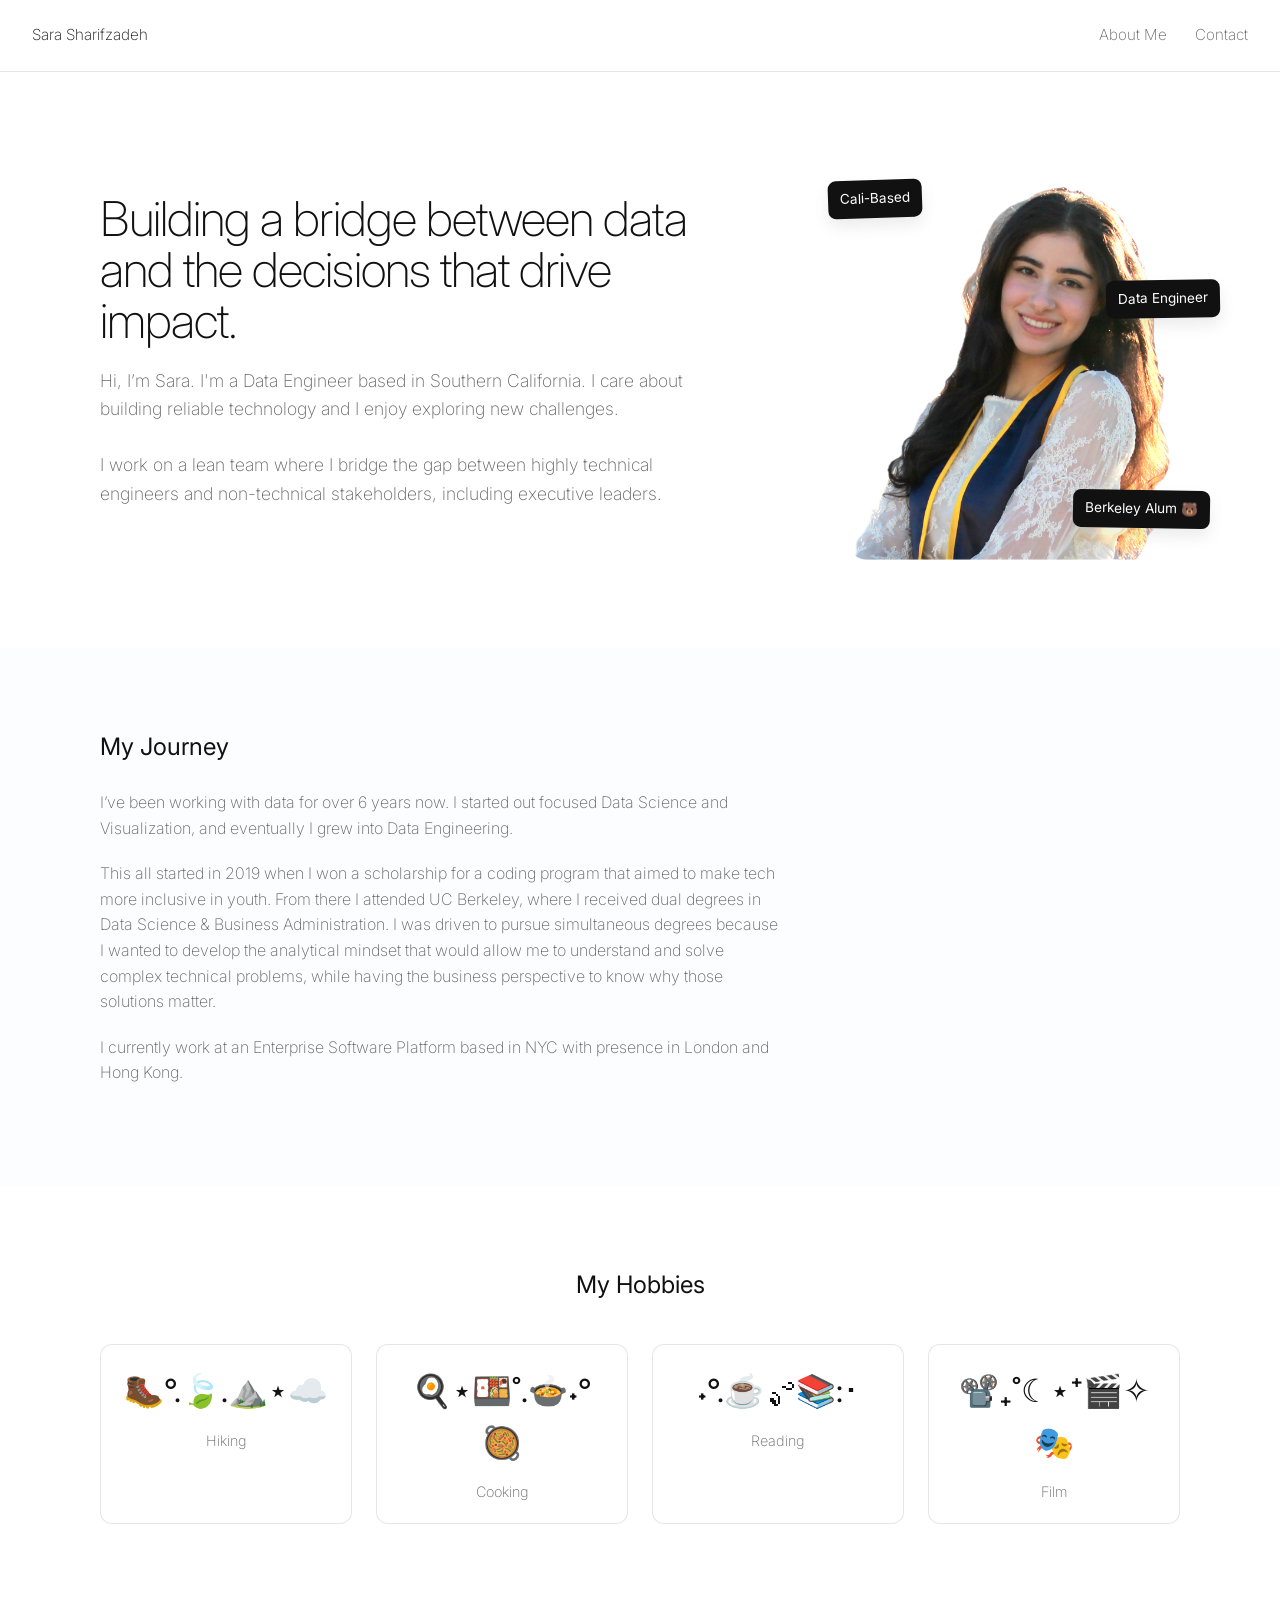
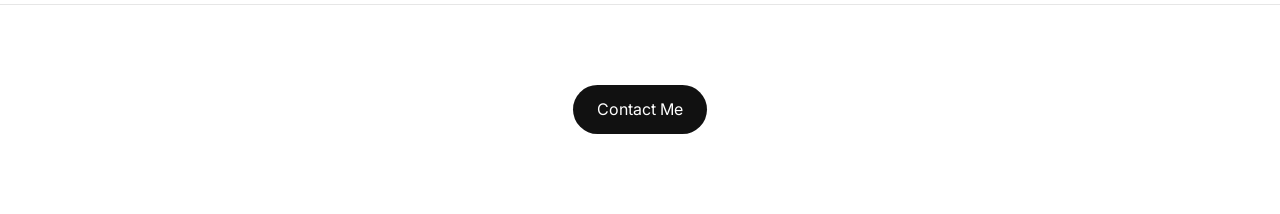
==== commit a78b733c: "syntax updates" ====
--- a/about.html
+++ b/about.html
@@ -154,7 +154,7 @@
             Hi, I’m Sara. I'm a Data Engineer based in Southern California. 
             I care about building reliable technology and I enjoy exploring new challenges.
           <br></br>
-            I work on a lean team where I bridge the gap between highly technical engineering teams and non-technical stakeholders, including executive leaders.
+            I work on a lean team where I bridge the gap between highly technical engineers and non-technical stakeholders, including executive leaders.
         </p>
         <br>
       </div>
@@ -175,10 +175,10 @@
         <div>
           <h2>My Journey</h2>
           <p>
-            I’ve been working with data for over 6 years now. I started out focused on Data Analysis accompanied by Data Science and Visualization, and eventually I grew into Analytics and Data Engineering. 
+            I’ve been working with data for over 6 years now. I started out focused Data Science and Visualization, and eventually I grew into Data Engineering. 
           </p>
           <p>
-            This all started in 2019 when I won a scholarship for a coding program that aimed to make tech more inclusive in youth. From there I attended UC Berkeley, where I double majored in both Data Science & Business Administration. I was driven to pursue simultaneous degrees because I wanted to develop the analytical mindset that would allow me to understand and solve complex technical problems, while having the business perspective to know why those solutions matter. 
+            This all started in 2019 when I won a scholarship for a coding program that aimed to make tech more inclusive in youth. From there I attended UC Berkeley, where I received dual degrees in Data Science & Business Administration. I was driven to pursue simultaneous degrees because I wanted to develop the analytical mindset that would allow me to understand and solve complex technical problems, while having the business perspective to know why those solutions matter. 
           </p>
           <p>I currently work at an Enterprise Software Platform based in NYC with presence in London and Hong Kong. </p>
         </div>
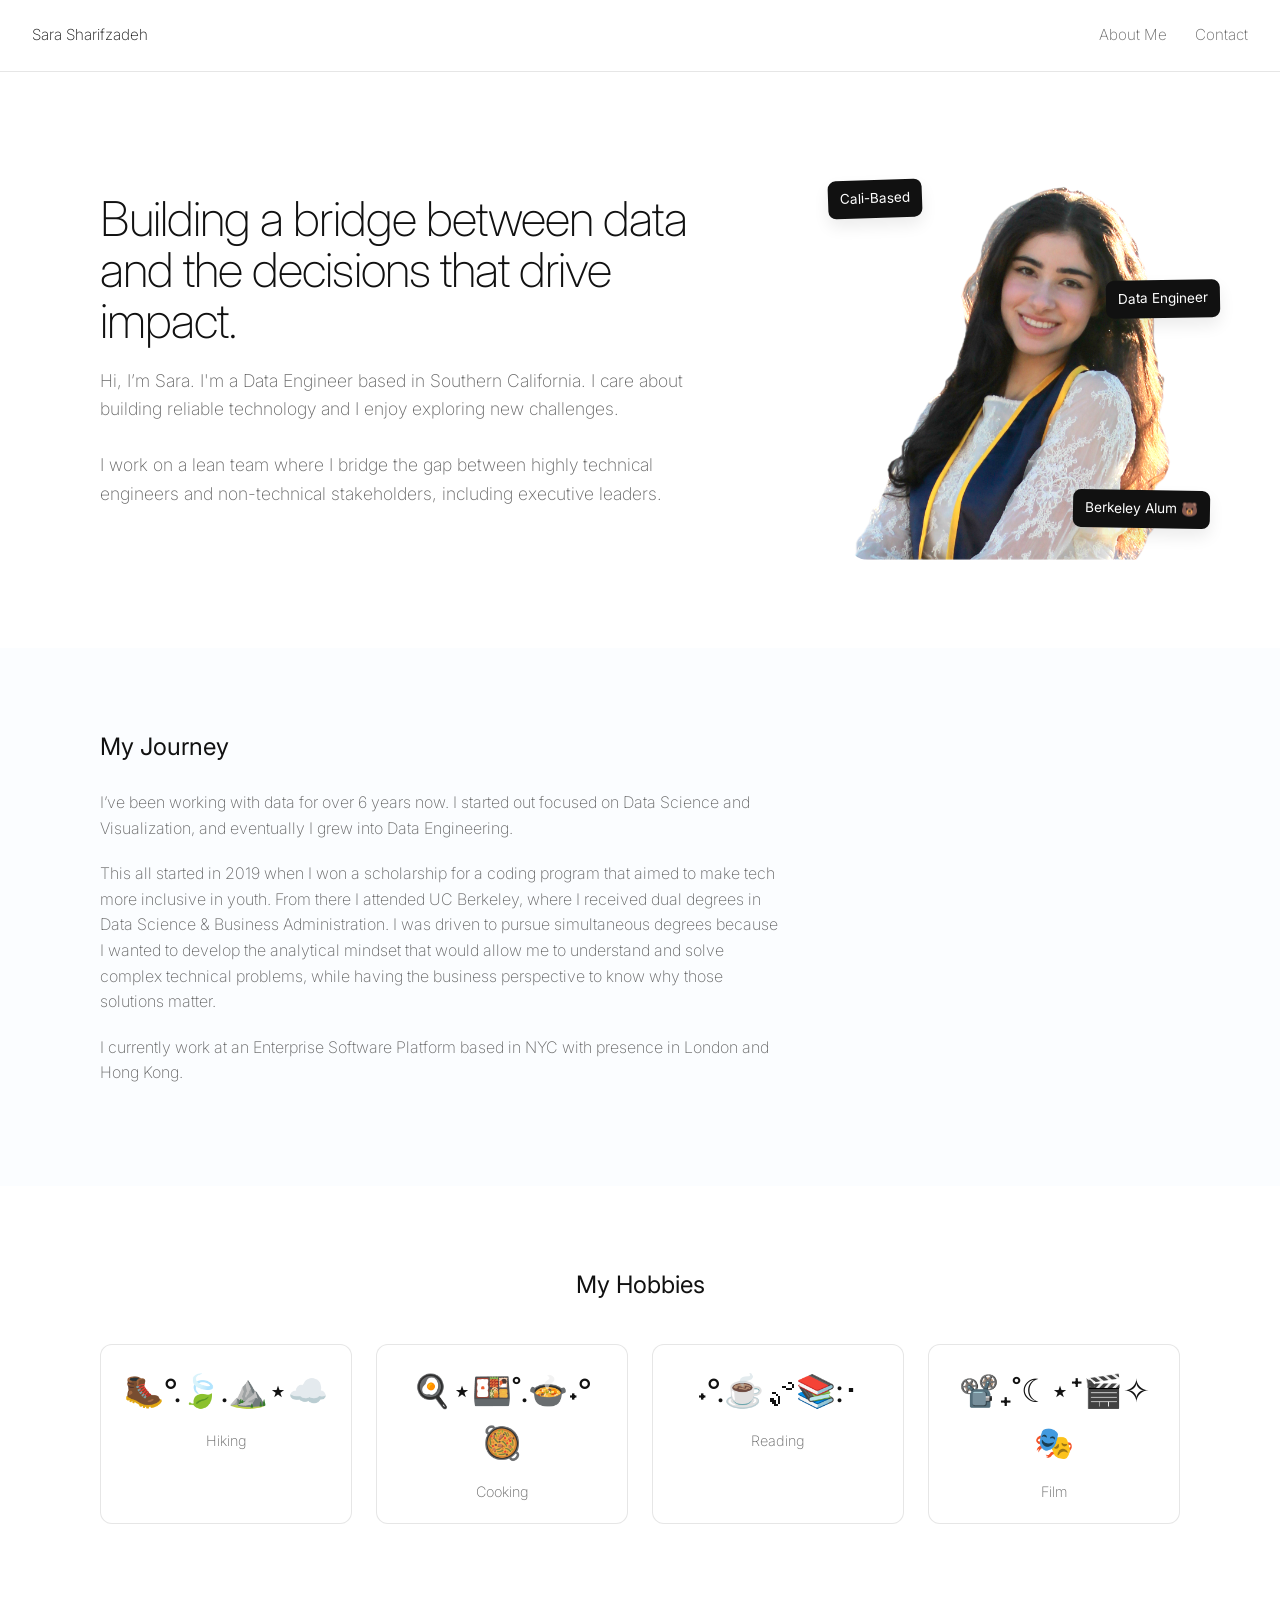
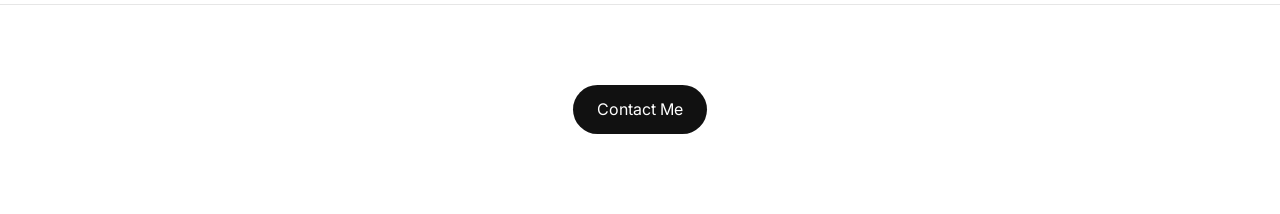
==== commit 7dc6f0df: "typo" ====
--- a/about.html
+++ b/about.html
@@ -175,7 +175,7 @@
         <div>
           <h2>My Journey</h2>
           <p>
-            I’ve been working with data for over 6 years now. I started out focused Data Science and Visualization, and eventually I grew into Data Engineering. 
+            I’ve been working with data for over 6 years now. I started out focused on Data Science and Visualization, and eventually I grew into Data Engineering. 
           </p>
           <p>
             This all started in 2019 when I won a scholarship for a coding program that aimed to make tech more inclusive in youth. From there I attended UC Berkeley, where I received dual degrees in Data Science & Business Administration. I was driven to pursue simultaneous degrees because I wanted to develop the analytical mindset that would allow me to understand and solve complex technical problems, while having the business perspective to know why those solutions matter. 
